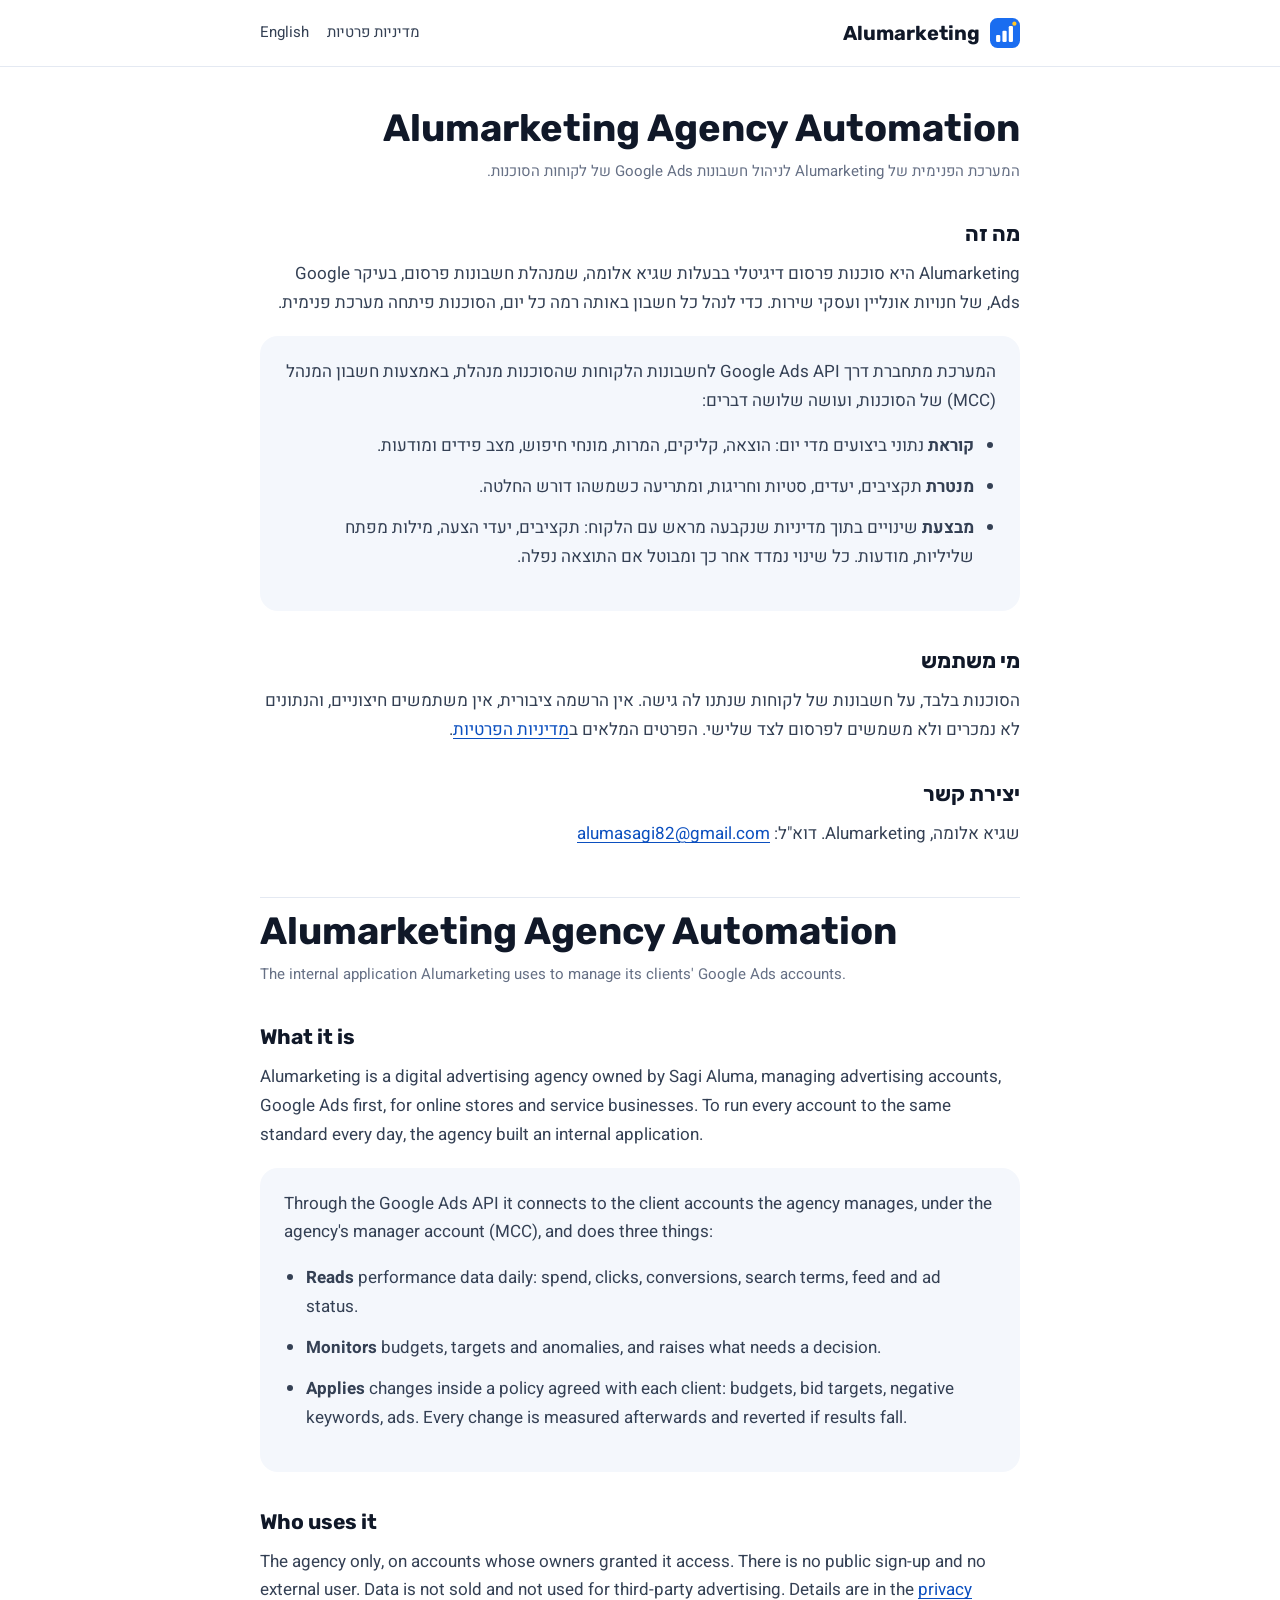
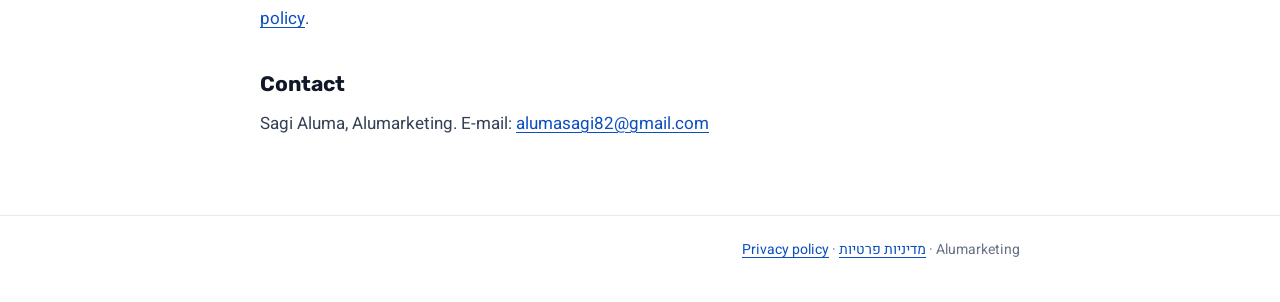
==== app.html @ 448892a9 "Agency site: marketing page for alumarketing.co.il, app page for Google's brand check, robots and si" ====
<!DOCTYPE html>
<html lang="he" dir="rtl">
<head>
<meta charset="utf-8">
<meta name="viewport" content="width=device-width, initial-scale=1, viewport-fit=cover">
<title>Alumarketing Agency Automation</title>
<meta name="description" content="Alumarketing Agency Automation: the internal application Alumarketing uses to manage its clients' Google Ads accounts. What it connects to, what it does, who uses it, and the privacy policy.">
<link rel="canonical" href="https://alumarketing.co.il/app.html">
<link rel="icon" href="data:image/svg+xml,%3Csvg xmlns='http://www.w3.org/2000/svg' viewBox='0 0 64 64'%3E%3Crect width='64' height='64' rx='16' fill='%231A6DF0'/%3E%3Crect x='13' y='36' width='9' height='15' rx='2.5' fill='white'/%3E%3Crect x='26.5' y='27' width='9' height='24' rx='2.5' fill='white'/%3E%3Crect x='40' y='17' width='9' height='34' rx='2.5' fill='white'/%3E%3Ccircle cx='52' cy='12' r='4.5' fill='%23FFC626'/%3E%3C/svg%3E">
<link rel="preconnect" href="https://fonts.googleapis.com">
<link rel="preconnect" href="https://fonts.gstatic.com" crossorigin>
<link rel="stylesheet" href="https://fonts.googleapis.com/css2?family=Rubik:wght@500;700&family=Heebo:wght@400;500;700&display=swap">
<style>
  :root { --bg: #fff; --bg-soft: #F4F7FC; --ink: #101828; --ink-2: #344054; --muted: #667085; --line: #E4E9F2; --blue: #1A6DF0; --blue-deep: #0B4FBF;
    --font: "Heebo", "Rubik", "Segoe UI", Arial, sans-serif; --font-head: "Rubik", "Heebo", "Segoe UI", Arial, sans-serif; color-scheme: light; }
  * { box-sizing: border-box; }
  body { margin: 0; background: var(--bg); color: var(--ink); font-family: var(--font); font-size: 17px; line-height: 1.7; -webkit-font-smoothing: antialiased; }
  .wrap { max-width: 800px; margin-inline: auto; padding-inline: 20px; }
  .top { border-bottom: 1px solid var(--line); }
  .top .wrap { display: flex; align-items: center; justify-content: space-between; height: 66px; gap: 16px; }
  .brand { display: inline-flex; align-items: center; gap: 10px; text-decoration: none; font-family: var(--font-head); font-weight: 700; font-size: 20px; color: var(--ink); }
  .brand svg { width: 30px; height: 30px; flex: none; }
  .top nav { display: flex; gap: 18px; }
  .top nav a { color: var(--ink-2); text-decoration: none; font-size: 15px; }
  .top nav a:hover { color: var(--blue); }
  main { padding-block: 40px 64px; }
  h1 { font-family: var(--font-head); font-size: clamp(28px, 4.5vw, 38px); line-height: 1.15; margin: 0 0 8px; }
  h2 { font-family: var(--font-head); font-size: 21px; margin: 32px 0 8px; }
  p, li { margin: 0 0 12px; color: var(--ink-2); }
  ul { padding-inline-start: 22px; }
  .meta { color: var(--muted); font-size: 15px; margin-bottom: 24px; }
  .card { background: var(--bg-soft); border-radius: 18px; padding: 22px 24px; margin: 18px 0; }
  a { color: var(--blue-deep); text-decoration-thickness: 1px; text-underline-offset: 3px; }
  .en { direction: ltr; text-align: left; border-top: 1px solid var(--line); margin-top: 48px; padding-top: 12px; }
  footer { border-top: 1px solid var(--line); padding-block: 22px 40px; color: var(--muted); font-size: 14px; }
  :focus-visible { outline: 3px solid #FFC626; outline-offset: 3px; }
</style>
</head>
<body>
<header class="top">
  <div class="wrap">
    <a class="brand" href="/" aria-label="Alumarketing, דף הבית">
      <svg viewBox="0 0 64 64" aria-hidden="true"><rect width="64" height="64" rx="16" fill="#1A6DF0"/><rect x="13" y="36" width="9" height="15" rx="2.5" fill="#fff"/><rect x="26.5" y="27" width="9" height="24" rx="2.5" fill="#fff"/><rect x="40" y="17" width="9" height="34" rx="2.5" fill="#fff"/><circle cx="52" cy="12" r="4.5" fill="#FFC626"/></svg>
      Alumarketing
    </a>
    <nav><a href="/privacy.html">מדיניות פרטיות</a><a href="#en">English</a></nav>
  </div>
</header>

<main class="wrap">
  <h1>Alumarketing Agency Automation</h1>
  <p class="meta">המערכת הפנימית של Alumarketing לניהול חשבונות Google Ads של לקוחות הסוכנות.</p>

  <h2>מה זה</h2>
  <p>Alumarketing היא סוכנות פרסום דיגיטלי בבעלות שגיא אלומה, שמנהלת חשבונות פרסום, בעיקר Google Ads, של חנויות אונליין ועסקי שירות. כדי לנהל כל חשבון באותה רמה כל יום, הסוכנות פיתחה מערכת פנימית.</p>
  <div class="card">
    <p>המערכת מתחברת דרך Google Ads API לחשבונות הלקוחות שהסוכנות מנהלת, באמצעות חשבון המנהל (MCC) של הסוכנות, ועושה שלושה דברים:</p>
    <ul>
      <li><strong>קוראת</strong> נתוני ביצועים מדי יום: הוצאה, קליקים, המרות, מונחי חיפוש, מצב פידים ומודעות.</li>
      <li><strong>מנטרת</strong> תקציבים, יעדים, סטיות וחריגות, ומתריעה כשמשהו דורש החלטה.</li>
      <li><strong>מבצעת</strong> שינויים בתוך מדיניות שנקבעה מראש עם הלקוח: תקציבים, יעדי הצעה, מילות מפתח שליליות, מודעות. כל שינוי נמדד אחר כך ומבוטל אם התוצאה נפלה.</li>
    </ul>
  </div>

  <h2>מי משתמש</h2>
  <p>הסוכנות בלבד, על חשבונות של לקוחות שנתנו לה גישה. אין הרשמה ציבורית, אין משתמשים חיצוניים, והנתונים לא נמכרים ולא משמשים לפרסום לצד שלישי. הפרטים המלאים ב<a href="/privacy.html">מדיניות הפרטיות</a>.</p>

  <h2>יצירת קשר</h2>
  <p>שגיא אלומה, Alumarketing. דוא"ל: <a href="mailto:alumasagi82@gmail.com">alumasagi82@gmail.com</a></p>

  <section class="en" id="en">
    <h1>Alumarketing Agency Automation</h1>
    <p class="meta">The internal application Alumarketing uses to manage its clients' Google Ads accounts.</p>

    <h2>What it is</h2>
    <p>Alumarketing is a digital advertising agency owned by Sagi Aluma, managing advertising accounts, Google Ads first, for online stores and service businesses. To run every account to the same standard every day, the agency built an internal application.</p>
    <div class="card">
      <p>Through the Google Ads API it connects to the client accounts the agency manages, under the agency's manager account (MCC), and does three things:</p>
      <ul>
        <li><strong>Reads</strong> performance data daily: spend, clicks, conversions, search terms, feed and ad status.</li>
        <li><strong>Monitors</strong> budgets, targets and anomalies, and raises what needs a decision.</li>
        <li><strong>Applies</strong> changes inside a policy agreed with each client: budgets, bid targets, negative keywords, ads. Every change is measured afterwards and reverted if results fall.</li>
      </ul>
    </div>

    <h2>Who uses it</h2>
    <p>The agency only, on accounts whose owners granted it access. There is no public sign-up and no external user. Data is not sold and not used for third-party advertising. Details are in the <a href="/privacy.html#en">privacy policy</a>.</p>

    <h2>Contact</h2>
    <p>Sagi Aluma, Alumarketing. E-mail: <a href="mailto:alumasagi82@gmail.com">alumasagi82@gmail.com</a></p>
  </section>
</main>

<footer><div class="wrap">Alumarketing · <a href="/privacy.html">מדיניות פרטיות</a> · <a href="/privacy.html#en">Privacy policy</a></div></footer>
</body>
</html>
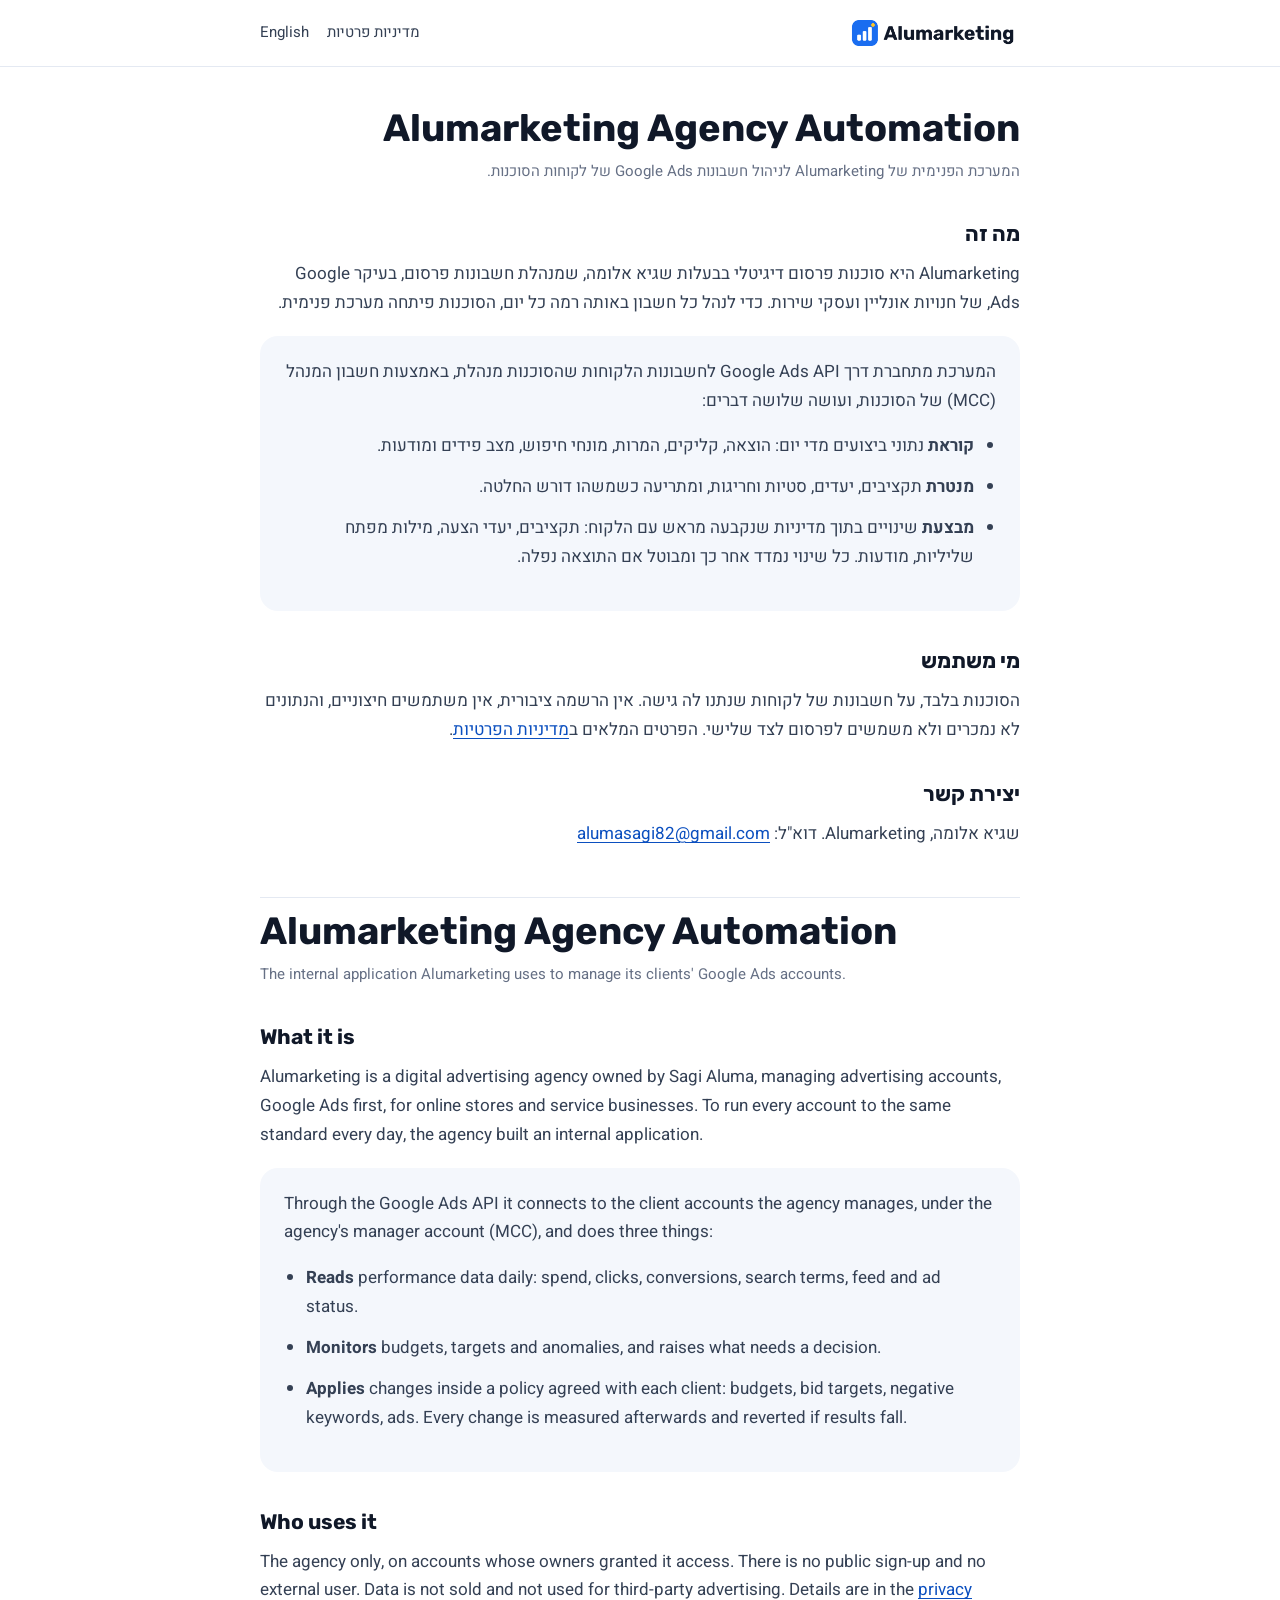
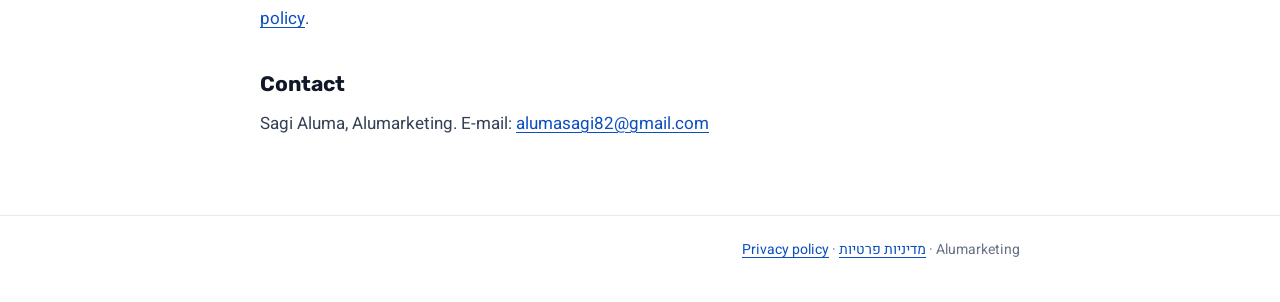
==== commit 4091bd9f: "Logo in the nav and footer; link preview image is the logo (og-image 1200x630); apple-touch-icon" ====
--- a/app.html
+++ b/app.html
@@ -40,8 +40,7 @@
 <header class="top">
   <div class="wrap">
     <a class="brand" href="/" aria-label="Alumarketing, דף הבית">
-      <svg viewBox="0 0 64 64" aria-hidden="true"><rect width="64" height="64" rx="16" fill="#1A6DF0"/><rect x="13" y="36" width="9" height="15" rx="2.5" fill="#fff"/><rect x="26.5" y="27" width="9" height="24" rx="2.5" fill="#fff"/><rect x="40" y="17" width="9" height="34" rx="2.5" fill="#fff"/><circle cx="52" cy="12" r="4.5" fill="#FFC626"/></svg>
-      Alumarketing
+      <img src="/logo/alumarketing-logo.png" alt="Alumarketing" width="2694" height="560" style="height:36px;width:auto;display:block">
     </a>
     <nav><a href="/privacy.html">מדיניות פרטיות</a><a href="#en">English</a></nav>
   </div>
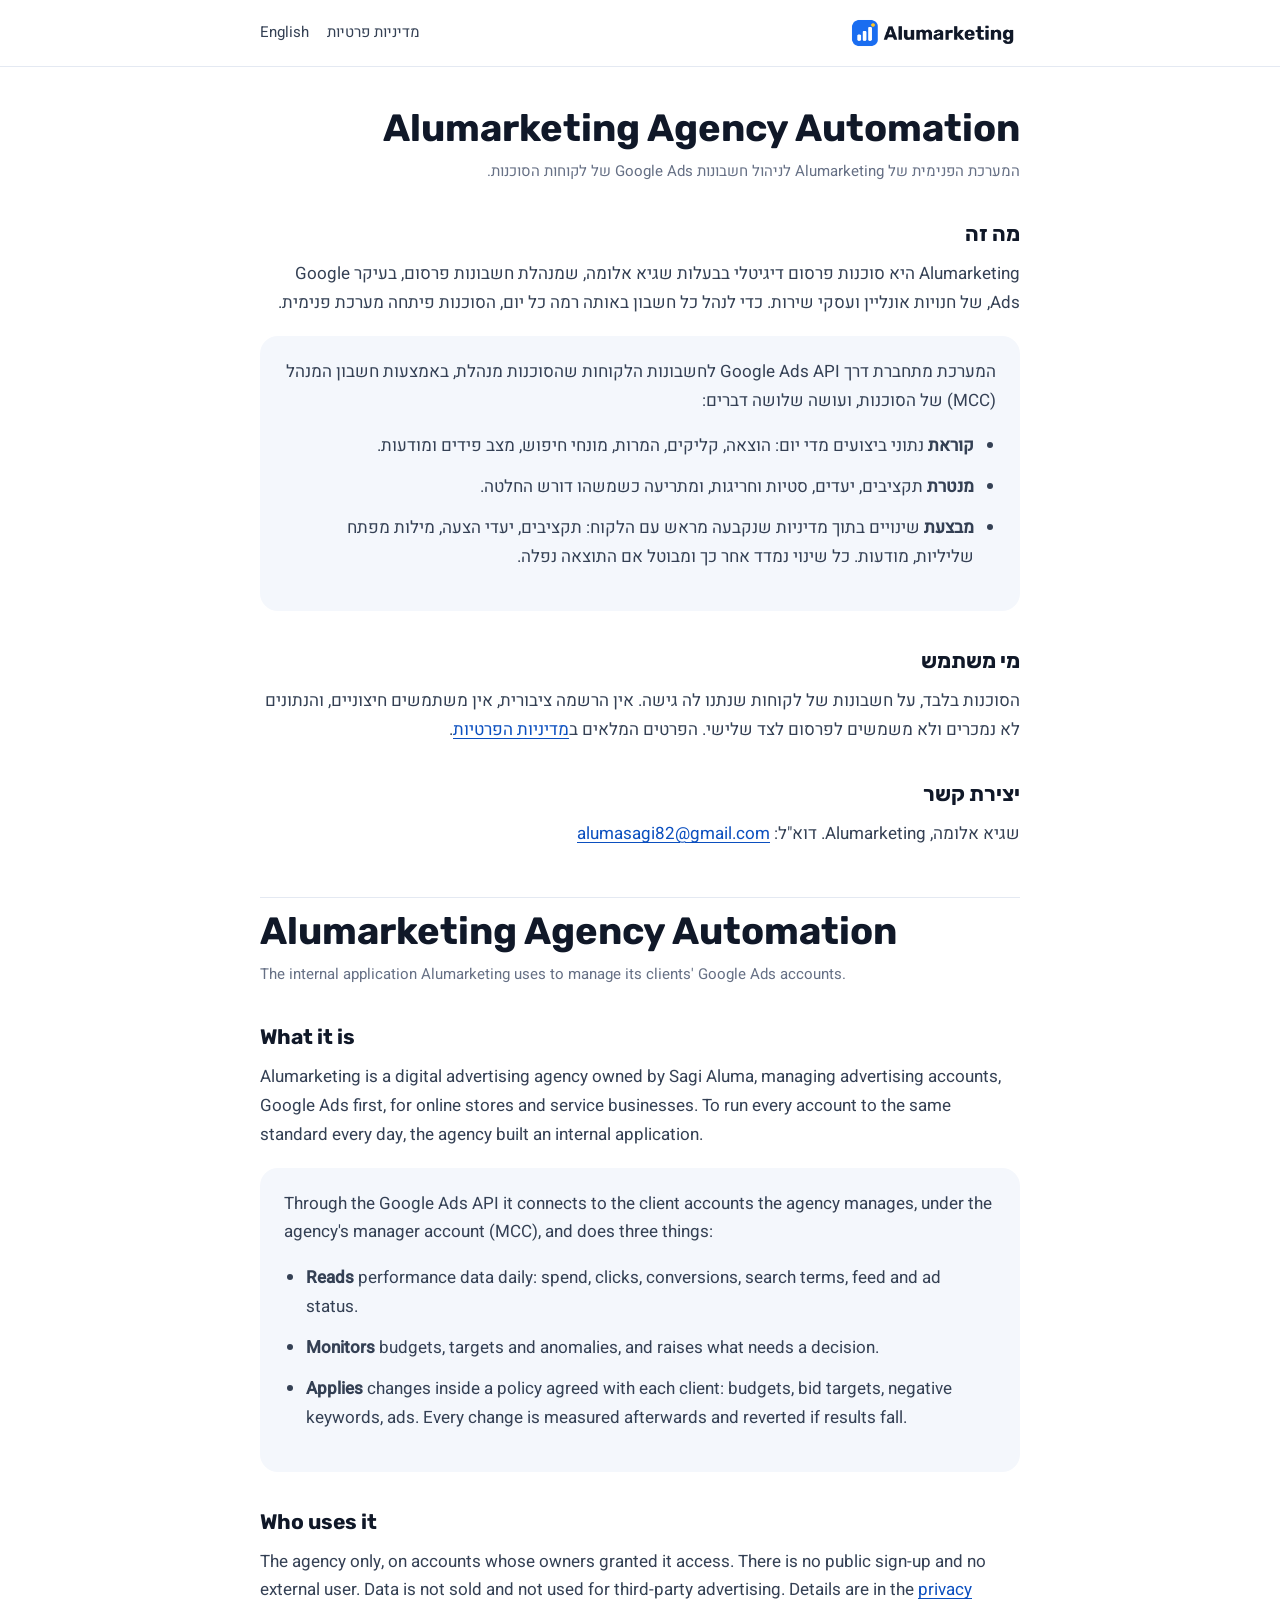
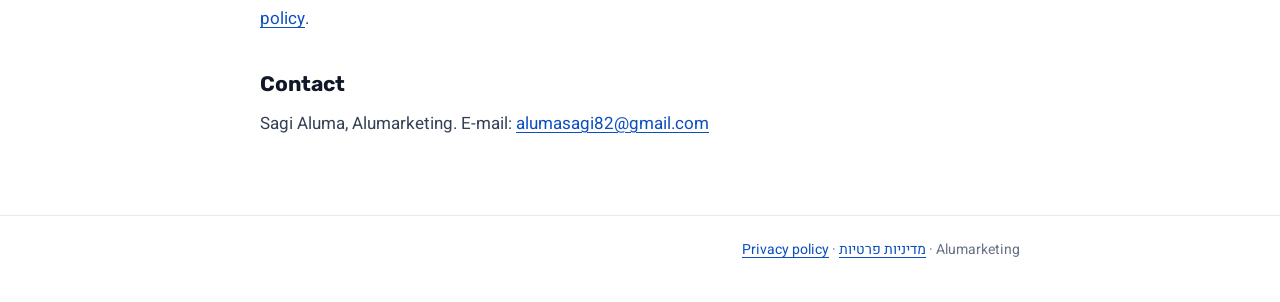
==== commit 18b1e22a: "Mobile speed: self-hosted variable fonts with preload, Tag Manager loads on first interaction or 3s " ====
--- a/app.html
+++ b/app.html
@@ -7,9 +7,23 @@
 <meta name="description" content="Alumarketing Agency Automation: the internal application Alumarketing uses to manage its clients' Google Ads accounts. What it connects to, what it does, who uses it, and the privacy policy.">
 <link rel="canonical" href="https://alumarketing.co.il/app.html">
 <link rel="icon" href="data:image/svg+xml,%3Csvg xmlns='http://www.w3.org/2000/svg' viewBox='0 0 64 64'%3E%3Crect width='64' height='64' rx='16' fill='%231A6DF0'/%3E%3Crect x='13' y='36' width='9' height='15' rx='2.5' fill='white'/%3E%3Crect x='26.5' y='27' width='9' height='24' rx='2.5' fill='white'/%3E%3Crect x='40' y='17' width='9' height='34' rx='2.5' fill='white'/%3E%3Ccircle cx='52' cy='12' r='4.5' fill='%23FFC626'/%3E%3C/svg%3E">
-<link rel="preconnect" href="https://fonts.googleapis.com">
-<link rel="preconnect" href="https://fonts.gstatic.com" crossorigin>
-<link rel="stylesheet" href="https://fonts.googleapis.com/css2?family=Rubik:wght@500;700&family=Heebo:wght@400;500;700&display=swap">
+<link rel="stylesheet" href="/fonts/fonts.css">
+<script>
+  window.GTM_ID = "GTM-KNNFZGHV";
+  window.dataLayer = window.dataLayer || [];
+  (function (w, d, i) {
+    if (!i) return;
+    var done = false;
+    function load() {
+      if (done) return; done = true;
+      w.dataLayer.push({ "gtm.start": new Date().getTime(), event: "gtm.js" });
+      var j = d.createElement("script"); j.async = true; j.src = "https://www.googletagmanager.com/gtm.js?id=" + i;
+      d.head.appendChild(j);
+    }
+    ["pointerdown", "touchstart", "keydown", "scroll", "mousemove"].forEach(function (e) { w.addEventListener(e, load, { passive: true, once: true }); });
+    w.addEventListener("load", function () { setTimeout(load, 3000); });
+  })(window, document, window.GTM_ID);
+</script>
 <style>
   :root { --bg: #fff; --bg-soft: #F4F7FC; --ink: #101828; --ink-2: #344054; --muted: #667085; --line: #E4E9F2; --blue: #1A6DF0; --blue-deep: #0B4FBF;
     --font: "Heebo", "Rubik", "Segoe UI", Arial, sans-serif; --font-head: "Rubik", "Heebo", "Segoe UI", Arial, sans-serif; color-scheme: light; }
@@ -37,10 +51,11 @@
 </style>
 </head>
 <body>
+<noscript><iframe src="https://www.googletagmanager.com/ns.html?id=GTM-KNNFZGHV" height="0" width="0" style="display:none;visibility:hidden"></iframe></noscript>
 <header class="top">
   <div class="wrap">
     <a class="brand" href="/" aria-label="Alumarketing, דף הבית">
-      <img src="/logo/alumarketing-logo.png" alt="Alumarketing" width="2694" height="560" style="height:36px;width:auto;display:block">
+      <img src="/logo/alumarketing-logo-nav.png" alt="Alumarketing" width="600" height="125" style="height:36px;width:auto;display:block">
     </a>
     <nav><a href="/privacy.html">מדיניות פרטיות</a><a href="#en">English</a></nav>
   </div>
--- a/fonts/fonts.css
+++ b/fonts/fonts.css
@@ -0,0 +1,4 @@
+@font-face{font-family:'Rubik';font-style:normal;font-weight:700 800;font-display:swap;src:url(/fonts/rubik-hebrew.woff2) format('woff2');unicode-range:U+0307-0308, U+0590-05FF, U+200C-2010, U+20AA, U+25CC, U+FB1D-FB4F}
+@font-face{font-family:'Rubik';font-style:normal;font-weight:700 800;font-display:swap;src:url(/fonts/rubik-latin.woff2) format('woff2');unicode-range:U+0000-00FF, U+0131, U+0152-0153, U+02BB-02BC, U+02C6, U+02DA, U+02DC, U+0304, U+0308, U+0329, U+2000-206F, U+20AC, U+2122, U+2191, U+2193, U+2212, U+2215, U+FEFF, U+FFFD}
+@font-face{font-family:'Heebo';font-style:normal;font-weight:400 500;font-display:swap;src:url(/fonts/heebo-hebrew.woff2) format('woff2');unicode-range:U+0307-0308, U+0590-05FF, U+200C-2010, U+20AA, U+25CC, U+FB1D-FB4F}
+@font-face{font-family:'Heebo';font-style:normal;font-weight:400 500;font-display:swap;src:url(/fonts/heebo-latin.woff2) format('woff2');unicode-range:U+0000-00FF, U+0131, U+0152-0153, U+02BB-02BC, U+02C6, U+02DA, U+02DC, U+0304, U+0308, U+0329, U+2000-206F, U+20AC, U+2122, U+2191, U+2193, U+2212, U+2215, U+FEFF, U+FFFD}
